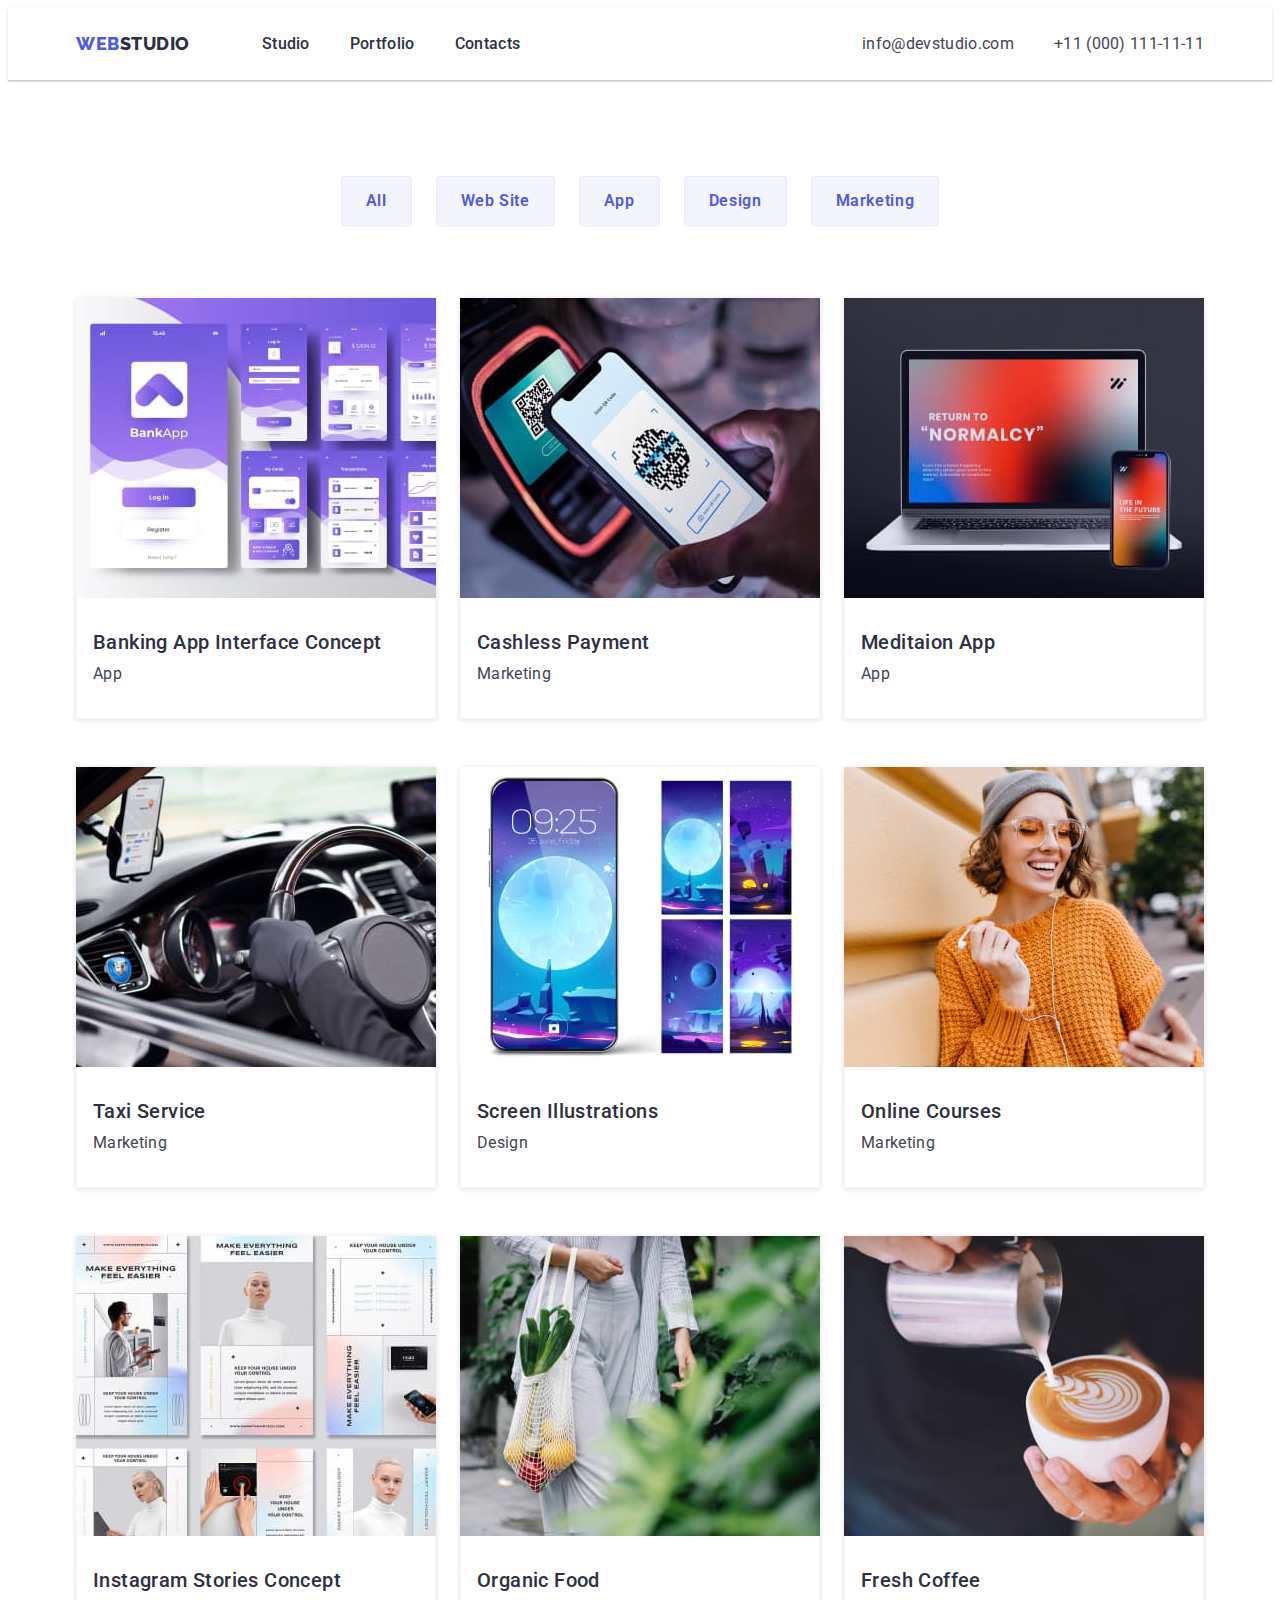
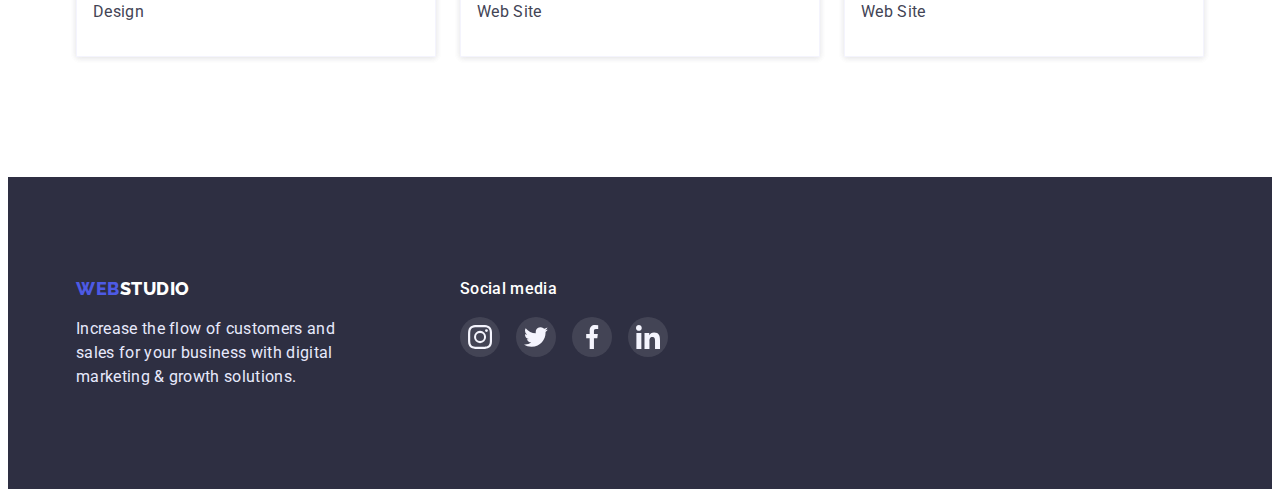
==== portfolio.html @ 04c9629d "hw-5" ====
<!DOCTYPE html>
<html lang="en">
<head>
    <meta charset="UTF-8">
    <meta http-equiv="X-UA-Compatible" content="IE=edge">
    <meta name="viewport" content="width=device-width, initial-scale=1.0">
    <title>WebStudio</title>
    <link rel="preconnect" href="https://fonts.googleapis.com">
<link rel="preconnect" href="https://fonts.gstatic.com" crossorigin>
<link href="https://fonts.googleapis.com/css2?family=Raleway:wght@800&family=Roboto:wght@400;500;600;700&display=swap" rel="stylesheet">
<link rel="stylesheet" href="https://cdnjs.cloudflare.com/ajax/libs/modern-normalize/1.1.0/modern-normalize.min.css" integrity="sha512-wpPYUAdjBVSE4KJnH1VR1HeZfpl1ub8YT/NKx4PuQ5NmX2tKuGu6U/JRp5y+Y8XG2tV+wKQpNHVUX03MfMFn9Q==" crossorigin="anonymous" referrerpolicy="no-referrer" />    
<link rel="stylesheet" href="./css/styles.css" />
</head>
<body>
    <header class="header-shadow">
        <div class="container header-container">
            <nav class="headr-navigation">
            <a href="/index.html" class="header-logo-web">WEB<span class="header-logo-studio">STUDIO</span>
            </a>
            
            <ul class="menu">
                <li class="header-menu">
                    <a class="header-item" href="./index.html">Studio</a></li>
                <li class="header-menu">
                    <a class="header-item" href="./portfolio.html">Portfolio</a></li>
                <li class="header-menu">
                    <a class="header-item" href="">Contacts</a></li>
            </ul>
             </nav>
           <ul class="header-contacts">
            <li class="header-menu">
                <a class="header-link" href="mailto:">info@devstudio.com</a></li>
            <li class="header-menu">
                <a class="header-link" href="tel:">+11 (000) 111-11-11</a></li>
             </ul>
        </div>
        
    </header>

           <main>
            <section class="portfolio-navigation">
                <div class="container">
                    <h1 class="visually-hidden">Portfolio</h1>
                    <ul class="main-navigation">
                        <li class="main-nav-list"><button class="btn" type="button">All</li>
                        <li class="main-nav-list"><button class="btn" type="button">Web Site</li>
                        <li class="main-nav-list"><button class="btn" type="button">App</li>
                        <li class="main-nav-list"><button class="btn" type="button">Design</li>
                        <li class="main-nav-list"><button class="btn" type="button">Marketing</li>
                    </ul>
                   <ul class="options-list">
                    <li class="option-item">
                        <a class="option-link" href="">
                        <img src="images/hw2img1.jpg" width="360" height="300" alt="Banking App Interface Concept"></img>
                            <div class="pre-post">
                                <h3 class="pre-title">Banking App Interface Concept</h3>
                                    <p class="post-title">App</p>
                            </div>
                        </a>
                            
                    </li>
                    <li class="option-item">
                        <a class="option-link" href="">
                    <img src="images/hw2img2.jpg" width="360" height="300" alt="Cashless Payment"> </img>
                            <div class="pre-post">
                                <h3 class="pre-title">Cashless Payment</h3>
                                    <p class="post-title">Marketing</p>
                            </div>
                        </a>
                    </li>
                    <li class="option-item">
                        <a class="option-link" href="">
                    <img src="images/hw2img3.jpg" width="360" height="300" alt="Meditaion App"></img>
                            <div class="pre-post">
                                <h3 class="pre-title">Meditaion App</h3>
                                    <p class="post-title">App</p>
                            </div>
                            </a>
                    </li>
                    <li class="option-item">
                        <a class="option-link" href="">
                        <img src="images/hw2img4.jpg" width="360" height="300" alt="Taxi Service"></img>
                            <div class="pre-post">
                                <h3 class="pre-title">Taxi Service</h3>
                                    <p class="post-title">Marketing</p>
                            </div>
                        </a>
                    </li>
    
                    <li class="option-item">
                        <a class="option-link" href="">
                        <img src="images/hw2img5.jpg" width="360" height="300" alt="Screen Illustrations"></img>
                            <div class="pre-post">
                                <h3 class="pre-title">Screen Illustrations</h3>
                                    <p class="post-title">Design</p>
                            </div>
                        </a>
                    </li>
    
                    <li class="option-item">
                        <a class="option-link" href="">
                        <img src="images/hw2img6.jpg" width="360" height="300" alt="Online Courses"></img>
                            <div class="pre-post">
                                <h3 class="pre-title">Online Courses</h3>
                                    <p class="post-title">Marketing</p>
                            </div>
                        </a>
                    </li>
    
                    <li class="option-item">
                        <a class="option-link" href="">
                        <img src="images/hw2img7.jpg" width="360" height="300" alt="Instagram Stories Concept"></img>
                            <div class="pre-post">
                                <h3 class="pre-title">Instagram Stories Concept</h3>
                                    <p class="post-title">Design</p>
                            </div>
                        </a>
                    </li>
    
                    <li class="option-item">
                        <a class="option-link" href="">
                        <img src="images/hw2img8.jpg" width="360" height="300" alt="Organic Food"></img>
                            <div class="pre-post">
                                <h3 class="pre-title">Organic Food</h3>
                                    <p class="post-title">Web Site</p>
                            </div>
                        </a>
                    </li>
    
                    <li class="option-item">
                        <a class="option-link" href="">
                        <img src="images/hw2img9.jpg" width="360" height="300" alt="Fresh Coffee"></img>
                            <div class="pre-post">
                                <h3 class="pre-title">Fresh Coffee</h3>
                                    <p class="post-title">Web Site</p>
                            </div>
                        </a>
                    </li>
                   </ul>
                </div>
                
            </section>
            </main>

            <footer class="footer">

                <div class="container footer-container">
                    <div>
                        <a href="/index.html" class="header-logo-web">WEB<span class="footer-logo-studio">STUDIO</span>
                        </a>
                        <p class="footer-text">
                            Increase the flow of customers and sales for your business with digital marketing & growth solutions.
                        </p>
                    </div>
                            <div>
                                <h3 class="social-title-footer">Social media</h3>
                                <ul class="social-list-footer">
                                    <li class="social-item-footer"><a href="" class="social-link-footer">
                                        <svg class="sociel-icon-footer" width="24px" height="24px">
                                            <use href="./images/icons.svg#icon-instagram-1"></use>
                                        </svg>
                                    </a></li>
                                    <li class="social-item-footer"><a href="" class="social-link-footer">
                                        <svg class="sociel-icon-footer" width="24px" height="24px">
                                            <use href="./images/icons.svg#icon-twitter-1"></use>
                                        </svg>
                                    </a></li>
                                    </a></li>
                                    <li class="social-item-footer"><a href="" class="social-link-footer">
                                        <svg class="sociel-icon-footer" width="24px" height="24px">
                                            <use href="./images/icons.svg#icon-facebook-1"></use>
                                        </svg>
                                    </a></li>
                                    </a></li>
                                    <li class="social-item-footer"><a href="" class="social-link-footer">
                                        <svg class="sociel-icon-footer" width="24px" height="24px">
                                            <use href="./images/icons.svg#icon-linkedin-1"></use>
                                        </svg>
                                    </a></li>
                                    </a></li>
                                </ul>
                            </div>
                        </section>
            </footer>
        </body>
        </html>
        </body>
        </html>
---- css/styles.css ----
:root {
    --background-body: #ffffff;
    --navy-blue-text: #2E2F42;
    --font-family: 'Roboto', sans-serif;
    --background-hiro: #2E2F42; 
    --white-text: #ffffff; 
    --background-cloud: #F4F4FD;
    --post-title: #434455;
    --footer-text: #E7E9FC;
    --order-service: #4D5AE5;
    --logo-web: #4D5AE5;
    --footer-logo-studio: #ffffff;

}
*,
*::before,
*::after {
  box-sizing: border-box;
}
p, h1, h2, h3, h4, h5, h6 {
    margin: 0;
}
img {
    display: block;
    max-width: 100%;
}
ul, ol {
    margin: 0;
    padding-left: 0;
}
/* Остальной код */
body {
    background-color: var(--background-body);
    font-family: 'Roboto', sans-serif;
}
.headr-navigation {
    display: flex;
    align-items: center;
}
header {
}
.header-shadow {
    
    box-shadow: 0px 2px 1px rgba(46, 47, 66, 0.08), 0px 1px 1px rgba(46, 47, 66, 0.16), 0px 1px 6px rgba(46, 47, 66, 0.08);

}
.header > .container {
    display: flex;
}
.header-menu:not(:last-child) {
    margin-right: 40px;
}
.header-menu {
    display: flex;
}
.header-contacts {
    display: flex;
    margin-left: auto;
}
.page-header-container {
    display: flex;
}

.footer-logo-web {
    text-decoration: none;
    font-family: 'Raleway', sans-serif;
    font-weight: 800;
    font-size: 18px;
    line-height: 1.33;
    letter-spacing: 0.03em;
    color: var(--logo-web);
}

.menu {
    display: flex;
    margin-left: 72px;
}
.contacts {
    
}

.header-logo-web {
font-family: 'Raleway', sans-serif;
font-weight: 800;
font-size: 18px;
line-height: 1.33;
letter-spacing: 0.03em;
color: var(--logo-web);
display: block;
}

.footer-logo-studio {
    text-decoration: none;
    font-family: 'Raleway', sans-serif;
    font-weight: 800;
    color: var(--footer-logo-studio); 
}
.header-logo-studio {
color: var(--navy-blue-text);
}

.order-service {
    width: 170px;
height: 51px;
    font-family: inherit;
    background-color: var(--order-service);
    color: var(--white-text);
font-style: normal;
font-weight: 500;
font-size: 16px;
line-height: 1.18;
letter-spacing: 0.04em;
cursor: pointer;
margin-top: 48px;
display: inline-block;
box-shadow: 0px 4px 4px rgba(0, 0, 0, 0.15);
border-radius: 4px;
border-color: transparent;
}
.order-service:hover {
    background-color: #404BBF;
    box-shadow: 0px 4px 4px rgba(0, 0, 0, 0.15);
}
.order-service:focus {
    background-color: #404BBF;
    box-shadow: 0px 4px 4px rgba(0, 0, 0, 0.15);
    outline: transparent;
}
.hiro-section {
    width: 1440px;
    background-color: var(--background-hiro);
    padding-top: 188px;
    padding-bottom: 188px;
    text-align: center;  
    background-image: linear-gradient(rgba(46, 47, 66, 0.7), rgba(46, 47, 66, 0.7)), url(../images/people-office\ 1\ \(1\).jpg);
    background-repeat: no-repeat;
    background-position: center;
    background-size: cover;
    margin: auto;
}

.hiro {
    color: var(--white-text);
    font-size: 56px;
    line-height: 1.07;
    margin-bottom: 48px;
width: 492px;
height: 120px;
   text-align: center;
   margin: auto;
        
    }
.footer-container {
    display: flex;
    gap: 120px;

}

.footer-logo {
    display: flex;
}

footer {
    background-color: #2E2F42;
    color: var(--white-text);

}
.footer {
    padding-bottom: 100px;
    padding-top: 100px;
}
.social-title-footer {
    font-weight: 500;
font-size: 16px;
line-height: 1.5;
letter-spacing: 0.02em;
color: var(--white-text);
text-align: center;
margin-bottom: 16px;
text-align: justify;
}

.social-list-footer {
    display: flex;
    justify-content: center;
    gap: 16px;
}
.social-item-footer {
    width: 40px;
    height: 40px;
}
.social-link-footer {
    width: 100%;
    height: 100%;
    background: rgba(255, 255, 255, 0.1);;
    border-radius: 50%;
    display: flex;
    align-items: center;
    justify-content: center;
}
.social-link-footer:hover {
    background-color: #31D0AA;
}
.social-link-footer:focus {
    background-color: #31D0AA;
    outline-color: transparent;
}
.social-icon-footer {
    fill: #F4F4FD;
}

.team {
    padding-top: 120px;
    padding-bottom: 120px;
}
.our-team {
background-color: #F4F4FD;
text-align: center;

}
.header-item {

    font-weight: 500;
    font-size: 16px;
    line-height: 1.5;
    letter-spacing: 0.02em;
    color: var(--navy-blue-text);
    list-style-type: none;
    display: block;
    padding-top: 24px;
    padding-bottom: 24px;
    position: relative;
}
.header-item::after {
    content: '';
    display: block;
    width: 100%;
    height: 4px;
    background-color: #404BBF;
    position: absolute;
    left: 0;
    bottom: 0;
    display: none
}
.header-item:hover::after {
    display: block;
}

.header-item:hover {
    text-decoration: none;
    color: #404BBF;
    border-color: transparent;
}

.header-item:focus {
    text-decoration: none;
    color: #404BBF;
    border-color: transparent;
    outline: transparent;
}

.header-link:focus {
    color: #4D5AE5;
    text-decoration: none;
    outline: transparent;
}
.header-link:hover {
    color: #4D5AE5;
    text-decoration: none;
    border: transparent;
}
.header-contacts {
    display: flex;
   
}
.header-container {
    display: flex;
}
.header-link {
font-weight: 400;
font-size: 16px;
line-height: 1.5;
letter-spacing: 0.02em;
color: var(--post-title);
text-decoration: none;
display: block;
padding-top: 24px;
padding-bottom: 24px;

}

.contacts {
    color: var(--post-title);
    list-style-type: none;
    font-size: 16px;
    font-family: 'Helvetica Neue', 'Roboto', 'Verdana', 'Tahoma', sans-serif;
}
.img-positioning {
    list-style-type: none; 
    
}

.img-positioning-our-team {
    list-style-type: none;
    background-color: #ffffff;
    padding-bottom: 32px;
    box-shadow: 0px 1px 6px rgba(46, 47, 66, 0.08), 0px 1px 1px rgba(46, 47, 66, 0.16), 0px 2px 1px rgba(46, 47, 66, 0.08);
border-radius: 0px 0px 4px 4px;
    
} 
.skills {
    display: flex;

}
.skills-container {
    padding-top: 120px;
    padding-bottom: 120px;
}
.skils-list:last-child{
    margin: 0;
}
.skils-text {

    font-weight: 400;
    font-size: 16px;
    line-height: 1.5;
    letter-spacing: 0.02em;
    color: var(--post-title);
}

.skils-list {
    list-style-type: none;
    margin-right: 24px;
    flex-basis: calc((100% - 3 * 24px) / 4);
}
.skils-list::before {
    display: block;
    content: '';
    height: 112px;
    background-color: #F4F4FD;
    background-size: auto;
    background-repeat: no-repeat;
    background-position: center;
    margin-bottom: 8px;
    border-radius: 4px;
}
.icon-antenna::before {
    background-image: url(../images/antenna\ 1.png);
}
.icon-clock::before {
    background-image: url(../images/clock\ 1.png);
}
.icon-diagram::before {
    background-image: url(../images/diagram\ 1.png);
}
.icon-astronaut::before {
    background-image: url(../images/astronaut\ 1.png);
}

.skils-title {
font-weight: 700;
font-size: 20px;
line-height: 1.2;
letter-spacing: 0.02em;
color: var(--navy-blue-text);
list-style-type: none;
margin-bottom: 8px;
}
.options {
    padding-bottom: 120px;
}
.options-img {
    display: flex;
    gap: 24px;
    margin-top: 72px;
}
.options-title {
font-weight: 700;
font-size: 36px;
line-height: 1.1;
letter-spacing: 0.02em;
color: var(--navy-blue-text);
margin-bottom: 72px;
text-align: center;
   margin: auto;
}
.our-team-img {
    display: flex;
    gap: 24px;
}
.our-team-title {
font-weight: 700;
font-size: 36px;
line-height: 1.1;
letter-spacing: 0.02em;
color: var(--navy-blue-text);
text-align: center;
   margin: auto;
   margin-bottom: 72px;
}
.our-team-pre-title {


    font-weight: 700;
    font-size: 20px;
    line-height: 1.2;
    letter-spacing: 0.02em;
    color: var(--navy-blue-text);
    margin-top: 32px;
}
.our-team-post-title {


    font-weight: 400;
    font-size: 16px;
    line-height: 1.5;
    letter-spacing: 0.02em;
    color: var(--post-title-slate);
    margin-top: 8px;
    margin-bottom: 8px;
    
}
.footer-text {
font-weight: 400;
font-size: 16px;
line-height: 1.5;
letter-spacing: 0.02em;
color: var(--footer-text);
width: 264px;
height: 72px;
margin-top: 16px;

}
.visually-hidden {
    position: absolute;
    width: 1px;
    height: 1px;
    margin: -1px;
    border: 0;
    padding: 0;
    
    white-space: nowrap;
    clip-path: inset(100%);
    clip: rect(0 0 0 0);
    overflow: hidden;
  }
  .header-container {
    display: flex;
  }
  .container {
    width: 1158px;
    padding-left: 15px;
    padding-right: 15px;
    margin: 0 auto;
  }
/*----------------------------Customers-----------------------------------*/

  /* .customers {
padding-top: 130px;
padding-bottom: 120px;


  }
  .customers-title {
    font-weight: 700;
    font-size: 36px;
    line-height: 1.1;
    letter-spacing: 0.02em;
    color: var(--navy-blue-text);
    margin-bottom: 72px;
    text-align: center;
    
  }

  .customers-list {
    display: flex;
    gap: 24px;
}
.customers-item {
    
    width: 168px;
    height: 88px;
    fill: #ffffff;
}
.customers-icon {
    fill: #8e8f99;
    padding-top: 16px;
    padding-left: 32px;
}

.customers-icon:hover {
    fill: #404BBF;
}
.customers-icon:focus {
    fill: #404BBF;
}
.customers-link {
    width: 100%;
    height: 100%;
    border: 1px solid #8E8F99;
    border-radius: 4px;
    display: flex;
    justify-content: center;
}
.customers-link:hover {
    border-color: #404BBF;
}
.customers-link:focus {
    outline-color: #404BBF;
} */

.customers {
    padding-top: 130px;
    padding-bottom: 120px;
}

.customers-title {
    font-weight: 700;
    font-size: 36px;
    line-height: 1.1;
    letter-spacing: 0.02em;
    color: var(--navy-blue-text);
    margin-bottom: 72px;
    text-align: center;
}

.customers-list {
    display: flex;
    gap: 24px;
    justify-content: center;
}
.list {
}
.customers-item {
    flex-basis: calc((100% - 5 * 24px) / 6);
}
.customers-link {
    display: flex;
    align-items: center;
    justify-content: center;
    border: 1px solid #8E8F99;
    border-radius: 4px;
    height: 88px;
}

.customers-link:hover {
    border-color: #404BBF;
}
.customers-link:hover .customers-icon {
    fill: #404BBF;
}
.customers-link:focus {
    outline-color: #404BBF;
}
.customers-link:focus .customers-icon {
    fill: #404BBF;
}
.customers-icon {
    fill: #8e8f99;
    width: 104px;
    height: 56px;
}

.customers-icon:hover {
    fill: #404BBF;
}
.customers-icon:focus {
    fill: #404BBF;
}
.social-list {
    display: flex;
    justify-content: center;
    gap: 24px;
}
.social-item {
    width: 40px;
    height: 40px;
}
.social-link {
    width: 100%;
    height: 100%;
    background-color: #4D5AE5;
    border-radius: 50%;
    display: flex;
    align-items: center;
    justify-content: center;
}
.social-icon {
    fill: #F4F4FD;
}
.social-link:hover {
    background-color: #404BBF;
}
.social-link:focus {
    background-color: #404BBF;
    outline-color: #404BBF;
}


/*-----------------------------PORTFOLIO-------------------------------*/

.main-navigation {
    list-style-type: none;
    display: flex;
    
    justify-content: center;
    align-items: center;
    margin: auto;
    gap: 24px;
}
.portfolio-navigation {
    padding-top: 96px;
    padding-bottom: 120px;
}



.options-list {
display: flex;
flex-wrap: wrap;
column-gap: 24px;
row-gap: 48px;
margin-top: 72px;
}
.option-item {
    list-style-type: none;
    box-shadow: 0px 1px 6px rgba(46, 47, 66, 0.08);
}
.option-link {
    display: block;
    box-shadow: 0px 1px 6px rgba(46, 47, 66, 0.08);
}
.option-link:hover {
    box-shadow: 0px 1px 6px rgba(46, 47, 66, 0.08), 0px 1px 1px rgba(46, 47, 66, 0.16), 0px 2px 1px rgba(46, 47, 66, 0.08);
}
.option-link:focus {
    box-shadow: 0px 1px 6px rgba(46, 47, 66, 0.08), 0px 1px 1px rgba(46, 47, 66, 0.16), 0px 2px 1px rgba(46, 47, 66, 0.08);
    outline: transparent;
    
    
}
.pre-post {
    padding-top: 32px;
    padding-right: 16px;
    padding-bottom: 32px;
    padding-left: 16px;
    border-right: 0.5px solid #F4F4FD;
    border-bottom:  0.5px solid #F4F4FD;
    border-left:  0.5px solid #F4F4FD;
}
.pre-title {
}
.post-title {
    margin-top: 8px;
}
.btn {
    font-family: inherit;
font-weight: 600;
font-size: 16px;
line-height: 1.5;
letter-spacing: 0.04em;
line-height: 24px;
    background-color: #F4F4FD;
    cursor: pointer;
    color: #4D5AE5;
    padding: 12px 24px 12px 24px;
    display: flex;
    border: 1px solid #E7E9FC;
    border-radius: 4px;

    justify-content: center;
    align-items: center;
}
.btn:hover {
    background-color: #4D5AE5;
    color: #ffffff;
    box-shadow: 0px 1px 6px rgba(46, 47, 66, 0.08), 0px 1px 1px rgba(46, 47, 66, 0.16), 0px 2px 1px rgba(46, 47, 66, 0.08);
border-color: transparent;
  }
  .btn:focus {
    background-color: #4D5AE5;
    color: #ffffff;
    box-shadow: 0px 1px 6px rgba(46, 47, 66, 0.08), 0px 1px 1px rgba(46, 47, 66, 0.16), 0px 2px 1px rgba(46, 47, 66, 0.08);
outline: transparent;
border-color: transparent;
  }

a {
    text-decoration: none;  
    
  }
  a:hover {
  }
  
  a:active {
    text-decoration: none;
  }
 
.pre-title {
font-weight: 500;
font-size: 20px;
line-height: 1.2;
letter-spacing: 0.02em;
color: var(--navy-blue-text);

}
.post-title {
font-weight: 400;
font-size: 16px;
line-height: 1.5;
letter-spacing: 0.02em;
color: var(--post-title);
}

ul {
    list-style-type: none;
}
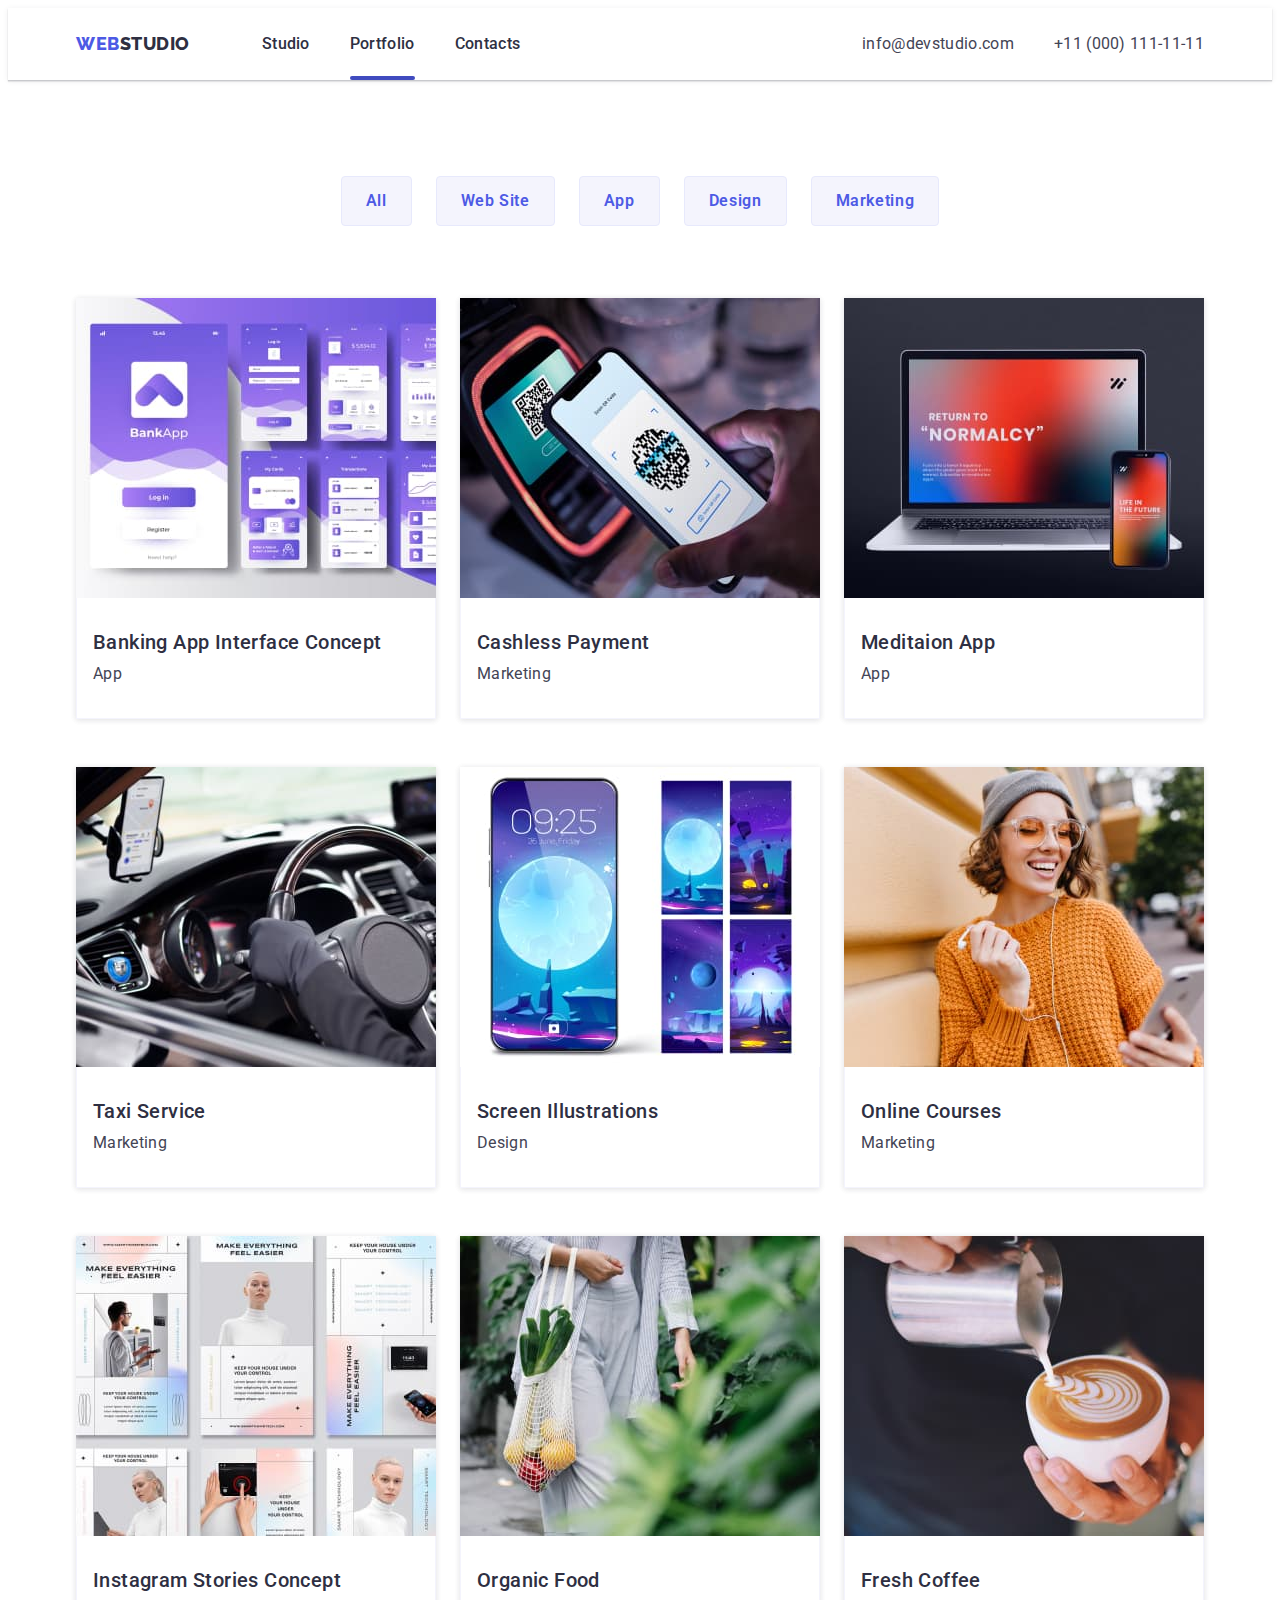
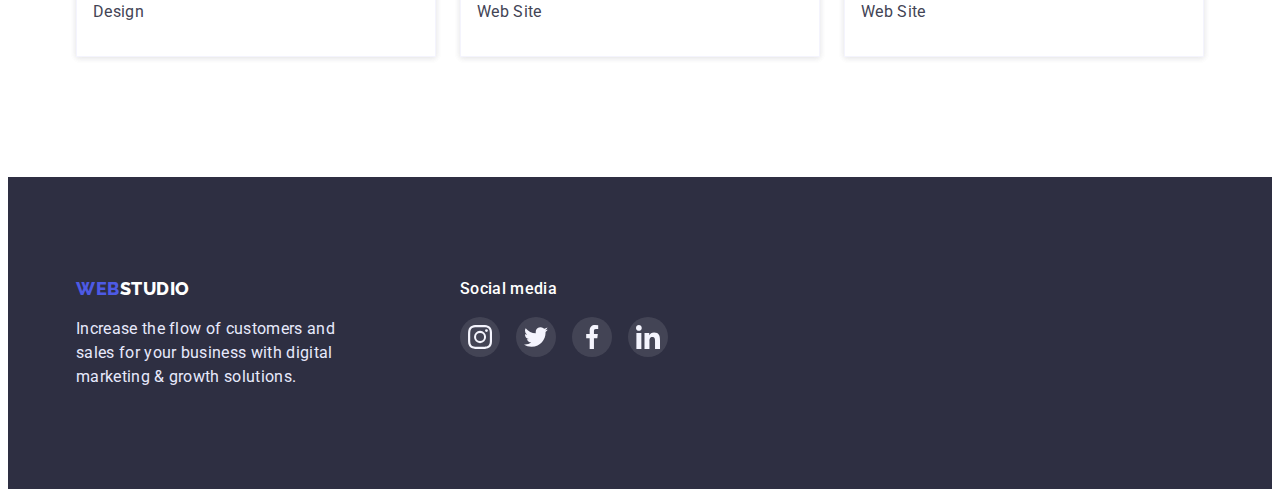
==== commit 1f9de733: "portfolio current" ====
--- a/portfolio.html
+++ b/portfolio.html
@@ -22,7 +22,7 @@
                 <li class="header-menu">
                     <a class="header-item" href="./index.html">Studio</a></li>
                 <li class="header-menu">
-                    <a class="header-item" href="./portfolio.html">Portfolio</a></li>
+                    <a class="header-item current" href="./portfolio.html">Portfolio</a></li>
                 <li class="header-menu">
                     <a class="header-item" href="">Contacts</a></li>
             </ul>
@@ -51,7 +51,10 @@
                    <ul class="options-list">
                     <li class="option-item">
                         <a class="option-link" href="">
-                        <img src="images/hw2img1.jpg" width="360" height="300" alt="Banking App Interface Concept"></img>
+                        <div class="popup-wrap">
+                            <img src="images/hw2img1.jpg" width="360" height="300" alt="Banking App Interface Concept"></img>
+                            <p class="option-popup-text">14 Stylish and User-Friendly App Design Concepts · Task Manager App · Calorie Tracker App · Exotic Fruit Ecommerce App · Cloud Storage App</p>
+                        </div>
                             <div class="pre-post">
                                 <h3 class="pre-title">Banking App Interface Concept</h3>
                                     <p class="post-title">App</p>
@@ -61,7 +64,10 @@
                     </li>
                     <li class="option-item">
                         <a class="option-link" href="">
-                    <img src="images/hw2img2.jpg" width="360" height="300" alt="Cashless Payment"> </img>
+                    <div class="popup-wrap">
+                        <img src="images/hw2img2.jpg" width="360" height="300" alt="Cashless Payment"></img>
+                        <p class="option-popup-text">14 Stylish and User-Friendly App Design Concepts · Task Manager App · Calorie Tracker App · Exotic Fruit Ecommerce App · Cloud Storage App</p>
+                    </div>
                             <div class="pre-post">
                                 <h3 class="pre-title">Cashless Payment</h3>
                                     <p class="post-title">Marketing</p>
@@ -70,7 +76,10 @@
                     </li>
                     <li class="option-item">
                         <a class="option-link" href="">
+                            <div class="popup-wrap">
                     <img src="images/hw2img3.jpg" width="360" height="300" alt="Meditaion App"></img>
+                    <p class="option-popup-text">14 Stylish and User-Friendly App Design Concepts · Task Manager App · Calorie Tracker App · Exotic Fruit Ecommerce App · Cloud Storage App</p>
+                    </div>
                             <div class="pre-post">
                                 <h3 class="pre-title">Meditaion App</h3>
                                     <p class="post-title">App</p>
@@ -79,7 +88,10 @@
                     </li>
                     <li class="option-item">
                         <a class="option-link" href="">
+                            <div class="popup-wrap">
                         <img src="images/hw2img4.jpg" width="360" height="300" alt="Taxi Service"></img>
+                        <p class="option-popup-text">14 Stylish and User-Friendly App Design Concepts · Task Manager App · Calorie Tracker App · Exotic Fruit Ecommerce App · Cloud Storage App</p>
+                        </div>
                             <div class="pre-post">
                                 <h3 class="pre-title">Taxi Service</h3>
                                     <p class="post-title">Marketing</p>
@@ -89,7 +101,10 @@
     
                     <li class="option-item">
                         <a class="option-link" href="">
+                            <div class="popup-wrap">
                         <img src="images/hw2img5.jpg" width="360" height="300" alt="Screen Illustrations"></img>
+                        <p class="option-popup-text">14 Stylish and User-Friendly App Design Concepts · Task Manager App · Calorie Tracker App · Exotic Fruit Ecommerce App · Cloud Storage App</p>
+                        </div>
                             <div class="pre-post">
                                 <h3 class="pre-title">Screen Illustrations</h3>
                                     <p class="post-title">Design</p>
@@ -99,7 +114,10 @@
     
                     <li class="option-item">
                         <a class="option-link" href="">
+                            <div class="popup-wrap">
                         <img src="images/hw2img6.jpg" width="360" height="300" alt="Online Courses"></img>
+                        <p class="option-popup-text">14 Stylish and User-Friendly App Design Concepts · Task Manager App · Calorie Tracker App · Exotic Fruit Ecommerce App · Cloud Storage App</p>
+                        </div>
                             <div class="pre-post">
                                 <h3 class="pre-title">Online Courses</h3>
                                     <p class="post-title">Marketing</p>
@@ -109,7 +127,10 @@
     
                     <li class="option-item">
                         <a class="option-link" href="">
+                            <div class="popup-wrap">
                         <img src="images/hw2img7.jpg" width="360" height="300" alt="Instagram Stories Concept"></img>
+                        <p class="option-popup-text">14 Stylish and User-Friendly App Design Concepts · Task Manager App · Calorie Tracker App · Exotic Fruit Ecommerce App · Cloud Storage App</p>
+                        </div>
                             <div class="pre-post">
                                 <h3 class="pre-title">Instagram Stories Concept</h3>
                                     <p class="post-title">Design</p>
@@ -119,7 +140,10 @@
     
                     <li class="option-item">
                         <a class="option-link" href="">
+                            <div class="popup-wrap">
                         <img src="images/hw2img8.jpg" width="360" height="300" alt="Organic Food"></img>
+                        <p class="option-popup-text">14 Stylish and User-Friendly App Design Concepts · Task Manager App · Calorie Tracker App · Exotic Fruit Ecommerce App · Cloud Storage App</p>
+                        </div>
                             <div class="pre-post">
                                 <h3 class="pre-title">Organic Food</h3>
                                     <p class="post-title">Web Site</p>
@@ -129,7 +153,10 @@
     
                     <li class="option-item">
                         <a class="option-link" href="">
+                            <div class="popup-wrap">
                         <img src="images/hw2img9.jpg" width="360" height="300" alt="Fresh Coffee"></img>
+                        <p class="option-popup-text">14 Stylish and User-Friendly App Design Concepts · Task Manager App · Calorie Tracker App · Exotic Fruit Ecommerce App · Cloud Storage App</p>
+                        </div>
                             <div class="pre-post">
                                 <h3 class="pre-title">Fresh Coffee</h3>
                                     <p class="post-title">Web Site</p>
@@ -182,6 +209,7 @@
                             </div>
                         </section>
             </footer>
+            </div>
         </body>
         </html>
         </body>
--- a/css/styles.css
+++ b/css/styles.css
@@ -116,6 +116,7 @@
 box-shadow: 0px 4px 4px rgba(0, 0, 0, 0.15);
 border-radius: 4px;
 border-color: transparent;
+transition: background-color 250ms cubic-bezier(0.4, 0, 0.2, 1);
 }
 .order-service:hover {
     background-color: #404BBF;
@@ -197,6 +198,7 @@
     display: flex;
     align-items: center;
     justify-content: center;
+    transition: background-color 250ms cubic-bezier(0.4, 0, 0.2, 1);
 }
 .social-link-footer:hover {
     background-color: #31D0AA;
@@ -230,8 +232,9 @@
     padding-top: 24px;
     padding-bottom: 24px;
     position: relative;
-}
-.header-item::after {
+    transition: color 250ms cubic-bezier(0.4, 0, 0.2, 1);
+}
+.header-item.current::after {
     content: '';
     display: block;
     width: 100%;
@@ -240,10 +243,7 @@
     position: absolute;
     left: 0;
     bottom: 0;
-    display: none
-}
-.header-item:hover::after {
-    display: block;
+    border-radius: 2px;
 }
 
 .header-item:hover {
@@ -286,7 +286,7 @@
 display: block;
 padding-top: 24px;
 padding-bottom: 24px;
-
+transition: color 250ms cubic-bezier(0.4, 0, 0.2, 1);
 }
 
 .contacts {
@@ -584,7 +584,9 @@
     display: flex;
     align-items: center;
     justify-content: center;
-}
+    transition: background-color 250ms cubic-bezier(0.4, 0, 0.2, 1);
+}
+
 .social-icon {
     fill: #F4F4FD;
 }
@@ -625,19 +627,44 @@
 .option-item {
     list-style-type: none;
     box-shadow: 0px 1px 6px rgba(46, 47, 66, 0.08);
+    position: relative;
+}
+.popup-wrap {
+    position: relative;
+    overflow: hidden;
 }
 .option-link {
     display: block;
     box-shadow: 0px 1px 6px rgba(46, 47, 66, 0.08);
 }
+
 .option-link:hover {
     box-shadow: 0px 1px 6px rgba(46, 47, 66, 0.08), 0px 1px 1px rgba(46, 47, 66, 0.16), 0px 2px 1px rgba(46, 47, 66, 0.08);
-}
-.option-link:focus {
+    transition: box-shadow 250ms cubic-bezier(0.4, 0, 0.2, 1);
+}
+.option-link:hover .option-popup-text {
+    box-shadow: 0px 1px 6px rgba(46, 47, 66, 0.08), 0px 1px 1px rgba(46, 47, 66, 0.16), 0px 2px 1px rgba(46, 47, 66, 0.08);
+    transform: translateY(0%);
+}
+
+.option-link:focus .option-popup-text {
     box-shadow: 0px 1px 6px rgba(46, 47, 66, 0.08), 0px 1px 1px rgba(46, 47, 66, 0.16), 0px 2px 1px rgba(46, 47, 66, 0.08);
     outline: transparent;
-    
-    
+    transform: translateY(0%);
+}
+.option-popup-text {
+    position: absolute;
+    top: 0;
+    font-weight: 400;
+font-size: 16px;
+line-height: 1.5;
+letter-spacing: 0.02em;
+color: var(--footer-text);
+padding: 40px 32px 164px 32px;
+background-color: rgba(77, 90, 229, 0.621);
+height: 100%;
+transform: translateY(100%);
+transition: transform 250ms cubic-bezier(0.4, 0, 0.2, 1);
 }
 .pre-post {
     padding-top: 32px;
@@ -667,15 +694,17 @@
     display: flex;
     border: 1px solid #E7E9FC;
     border-radius: 4px;
-
     justify-content: center;
     align-items: center;
-}
+    transition: background-color 250ms cubic-bezier(0.4, 0, 0.2, 1);
+}
+
 .btn:hover {
     background-color: #4D5AE5;
     color: #ffffff;
     box-shadow: 0px 1px 6px rgba(46, 47, 66, 0.08), 0px 1px 1px rgba(46, 47, 66, 0.16), 0px 2px 1px rgba(46, 47, 66, 0.08);
 border-color: transparent;
+transition: box-shadow 250ms cubic-bezier(0.4, 0, 0.2, 1);
   }
   .btn:focus {
     background-color: #4D5AE5;
@@ -714,4 +743,47 @@
 
 ul {
     list-style-type: none;
+}
+/*---------------backdrop--------------*/
+.backdrop {
+    position: fixed;
+    top: 0;
+    width: 100%;
+    height: 100%;
+    background-color: rgba(46, 47, 66, 0.4);
+    transition: opacity 250ms linear, visibility 250ms linear;
+
+}
+
+.backdrop.is-hidden .modal {
+    transform: translate(-50%, -50%) scale(0);
+}
+.modal {
+    position: absolute;
+    top: 50%;
+    left: 50%;
+    width: 408px;
+    min-height: 576px;
+    background-color: #FCFCFC;
+    border-radius: 4px;
+    transform: translate(-50%, -50%) scale(1);
+    transition: transform 250ms;
+}
+
+.modal-close {
+    position: absolute;
+    right: 24px;
+    top: 24px;
+    width: 24px;
+    height: 24px;
+    background-color: #E7E9FC;
+    border-radius: 50%;
+    border: none;
+    cursor: pointer;
+}
+
+.is-hidden {
+    opacity: 0;
+    visibility: hidden;
+    pointer-events: none;
 }